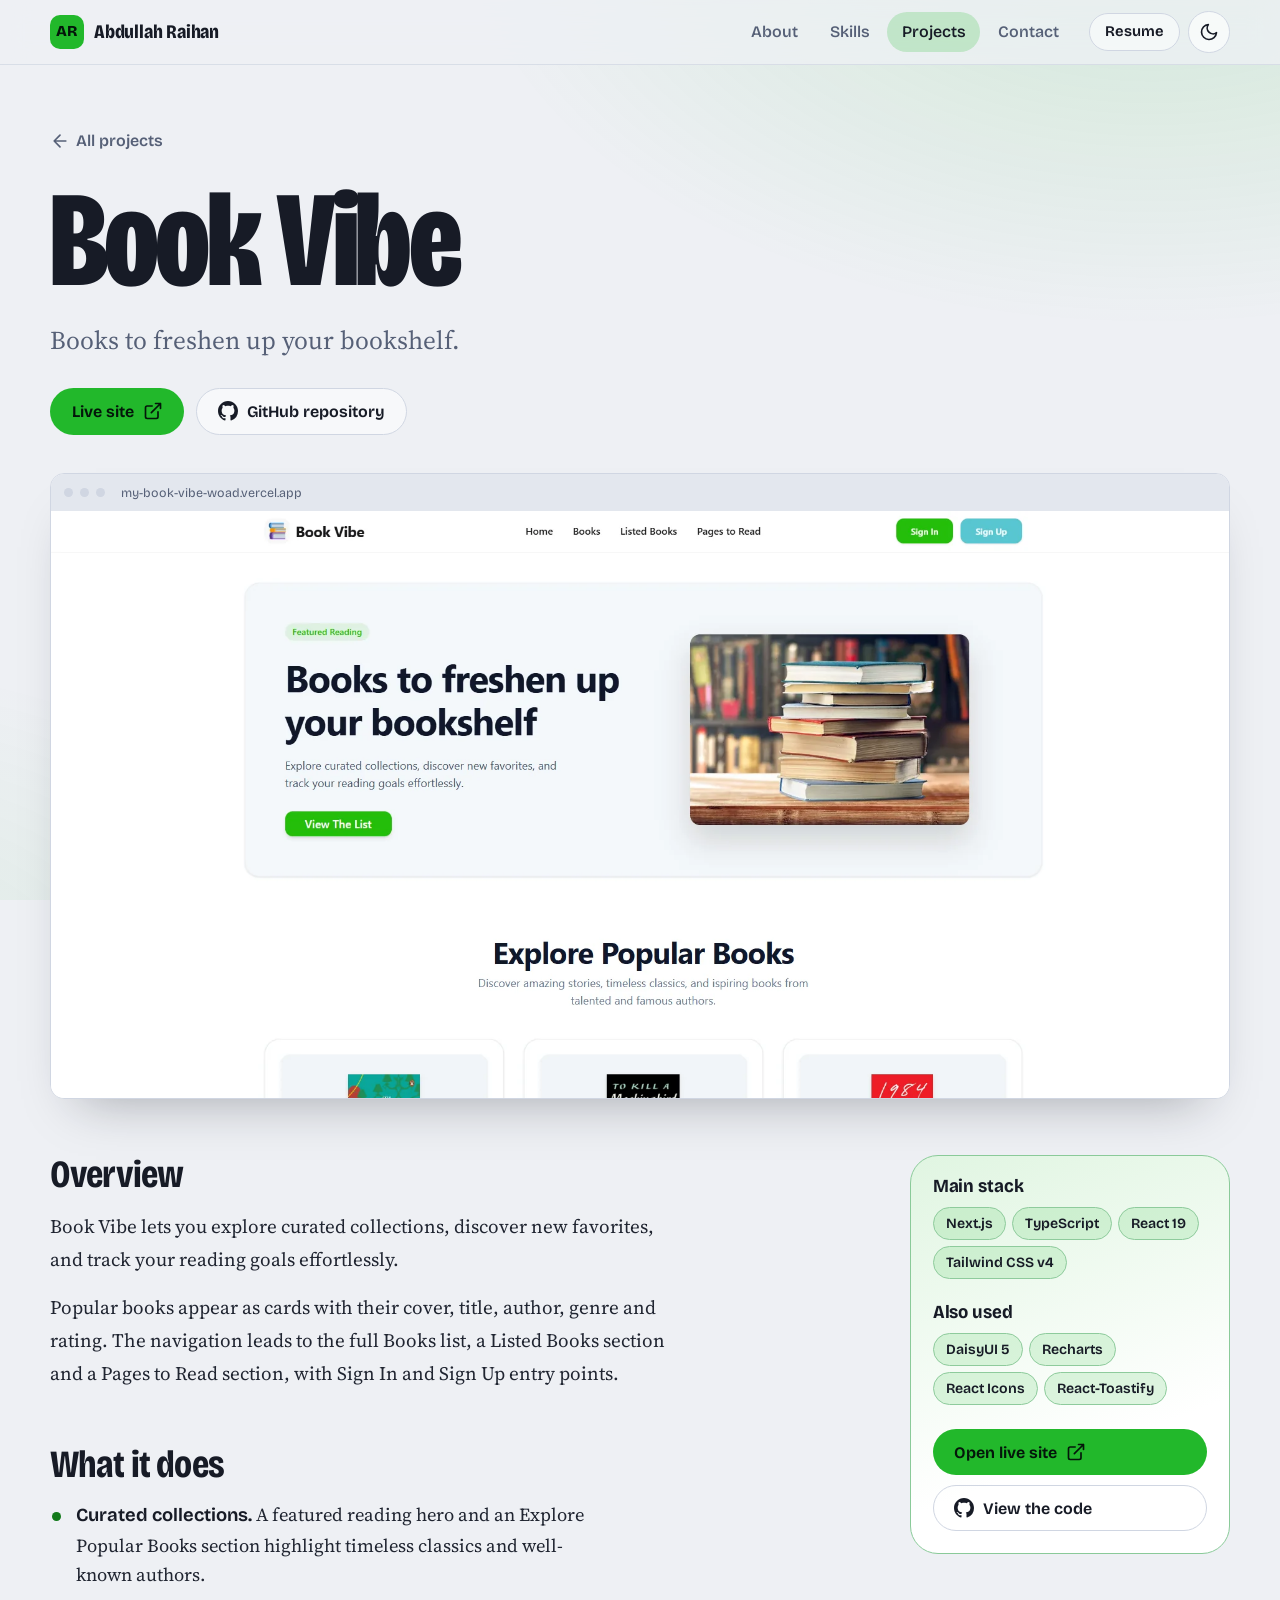
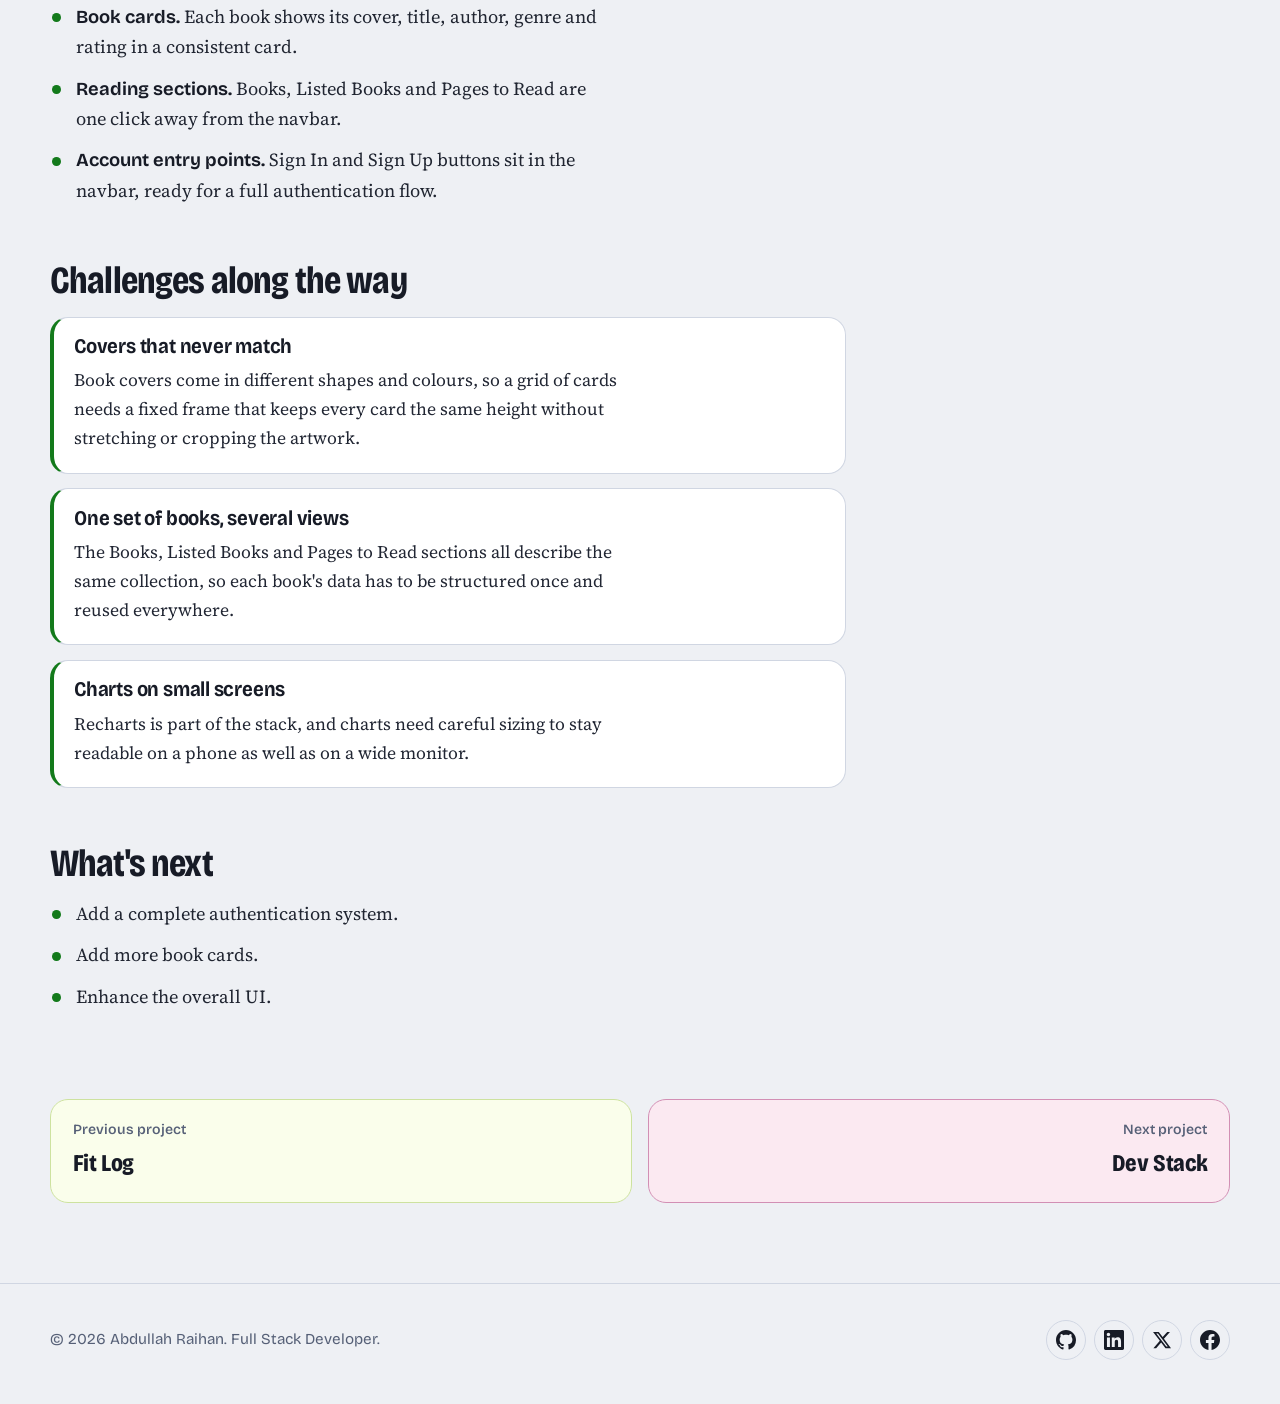
==== public/projects/book-vibe.html @ cc7318bb "Version-1" ====
<!doctype html>
<html lang="en" data-theme="dark" data-accent="bookvibe">
<head>
  <meta charset="utf-8">
  <meta name="viewport" content="width=device-width, initial-scale=1">
  <title>Book Vibe | Abdullah Raihan</title>
  <meta name="description" content="Book Vibe lets you explore curated collections, discover new favorites, and track your reading goals effortlessly. A project by Abdullah Raihan, Full Stack Developer.">
  <meta name="theme-color" content="#12151d">
  <meta property="og:type" content="article">
  <meta property="og:title" content="Book Vibe | Abdullah Raihan">
  <meta property="og:description" content="Book Vibe lets you explore curated collections, discover new favorites, and track your reading goals effortlessly.">
  <link rel="icon" href="data:image/svg+xml,%3Csvg xmlns='http://www.w3.org/2000/svg' viewBox='0 0 64 64'%3E%3Crect width='64' height='64' rx='14' fill='%232d3a58'/%3E%3Ctext x='32' y='43' font-family='Arial,sans-serif' font-size='30' font-weight='700' text-anchor='middle' fill='white'%3EAR%3C/text%3E%3C/svg%3E">
  <script>
    (function () {
      try {
        var t = localStorage.getItem("theme");
        if (!t) t = matchMedia("(prefers-color-scheme: light)").matches ? "light" : "dark";
        document.documentElement.dataset.theme = t;
      } catch (e) {}
    })();
  </script>
  <link rel="preconnect" href="https://fonts.googleapis.com">
  <link rel="preconnect" href="https://fonts.gstatic.com" crossorigin>
  <link href="https://fonts.googleapis.com/css2?family=Bricolage+Grotesque:opsz,wdth,wght@12..96,75..100,200..800&family=Source+Serif+4:opsz,wght@8..60,400..700&display=swap" rel="stylesheet">
  <link rel="stylesheet" href="../assets/styles.css">
</head>
<body>
  <svg id="sprite" xmlns="http://www.w3.org/2000/svg" width="0" height="0" style="position:absolute" aria-hidden="true" focusable="false">
    <symbol id="i-github" viewBox="0 0 16 16"><path d="M8 0C3.58 0 0 3.58 0 8c0 3.54 2.29 6.53 5.47 7.59.4.07.55-.17.55-.38 0-.19-.01-.82-.01-1.49-2.01.37-2.53-.49-2.69-.94-.09-.23-.48-.94-.82-1.13-.28-.15-.68-.52-.01-.53.63-.01 1.08.58 1.23.82.72 1.21 1.87.87 2.33.66.07-.52.28-.87.51-1.07-1.78-.2-3.64-.89-3.64-3.95 0-.87.31-1.59.82-2.15-.08-.2-.36-1.02.08-2.12 0 0 .67-.21 2.2.82.64-.18 1.32-.27 2-.27.68 0 1.36.09 2 .27 1.53-1.04 2.2-.82 2.2-.82.44 1.1.16 1.92.08 2.12.51.56.82 1.27.82 2.15 0 3.07-1.87 3.75-3.65 3.95.29.25.54.73.54 1.48 0 1.07-.01 1.93-.01 2.2 0 .21.15.46.55.38A8.013 8.013 0 0016 8c0-4.42-3.58-8-8-8z"/></symbol>
    <symbol id="i-linkedin" viewBox="0 0 24 24"><path d="M20.447 20.452h-3.554v-5.569c0-1.328-.027-3.037-1.852-3.037-1.853 0-2.136 1.445-2.136 2.939v5.667H9.351V9h3.414v1.561h.046c.477-.9 1.637-1.85 3.37-1.85 3.601 0 4.267 2.37 4.267 5.455v6.286zM5.337 7.433c-1.144 0-2.063-.926-2.063-2.065 0-1.138.92-2.063 2.063-2.063 1.14 0 2.064.925 2.064 2.063 0 1.139-.925 2.065-2.064 2.065zm1.782 13.019H3.555V9h3.564v11.452zM22.225 0H1.771C.792 0 0 .774 0 1.729v20.542C0 23.227.792 24 1.771 24h20.451C23.2 24 24 23.227 24 22.271V1.729C24 .774 23.2 0 22.222 0h.003z"/></symbol>
    <symbol id="i-x" viewBox="0 0 24 24"><path d="M18.244 2.25h3.308l-7.227 8.26 8.502 11.24H16.17l-5.214-6.817L4.99 21.75H1.68l7.73-8.835L1.254 2.25H8.08l4.713 6.231zm-1.161 17.52h1.833L7.084 4.126H5.117z"/></symbol>
    <symbol id="i-facebook" viewBox="0 0 24 24"><path d="M24 12.073c0-6.627-5.373-12-12-12s-12 5.373-12 12c0 5.99 4.388 10.954 10.125 11.854v-8.385H7.078v-3.47h3.047V9.43c0-3.007 1.792-4.669 4.533-4.669 1.312 0 2.686.235 2.686.235v2.953H15.83c-1.491 0-1.956.925-1.956 1.874v2.25h3.328l-.532 3.47h-2.796v8.385C19.612 23.027 24 18.062 24 12.073z"/></symbol>
    <symbol id="i-mail" viewBox="0 0 24 24"><rect x="2" y="4" width="20" height="16" rx="2"/><path d="m22 7-10 6L2 7"/></symbol>
    <symbol id="i-phone" viewBox="0 0 24 24"><path d="M22 16.92v3a2 2 0 0 1-2.18 2 19.79 19.79 0 0 1-8.63-3.07 19.5 19.5 0 0 1-6-6 19.79 19.79 0 0 1-3.07-8.67A2 2 0 0 1 4.11 2h3a2 2 0 0 1 2 1.72 12.84 12.84 0 0 0 .7 2.81 2 2 0 0 1-.45 2.11L8.09 9.91a16 16 0 0 0 6 6l1.27-1.27a2 2 0 0 1 2.11-.45 12.84 12.84 0 0 0 2.81.7A2 2 0 0 1 22 16.92z"/></symbol>
    <symbol id="i-chat" viewBox="0 0 24 24"><path d="M21 11.5a8.38 8.38 0 0 1-.9 3.8 8.5 8.5 0 0 1-7.6 4.7 8.38 8.38 0 0 1-3.8-.9L3 21l1.9-5.7a8.38 8.38 0 0 1-.9-3.8 8.5 8.5 0 0 1 4.7-7.6 8.38 8.38 0 0 1 3.8-.9h.5a8.48 8.48 0 0 1 8 8v.5z"/></symbol>
    <symbol id="i-sun" viewBox="0 0 24 24"><circle cx="12" cy="12" r="4"/><path d="M12 2v2M12 20v2M4.93 4.93l1.41 1.41M17.66 17.66l1.41 1.41M2 12h2M20 12h2M6.34 17.66l-1.41 1.41M19.07 4.93l-1.41 1.41"/></symbol>
    <symbol id="i-moon" viewBox="0 0 24 24"><path d="M21 12.79A9 9 0 1 1 11.21 3 7 7 0 0 0 21 12.79z"/></symbol>
    <symbol id="i-menu" viewBox="0 0 24 24"><path d="M3 6h18M3 12h18M3 18h18"/></symbol>
    <symbol id="i-close" viewBox="0 0 24 24"><path d="M18 6 6 18M6 6l12 12"/></symbol>
    <symbol id="i-external" viewBox="0 0 24 24"><path d="M18 13v6a2 2 0 0 1-2 2H5a2 2 0 0 1-2-2V8a2 2 0 0 1 2-2h6M15 3h6v6M10 14 21 3"/></symbol>
    <symbol id="i-copy" viewBox="0 0 24 24"><rect x="9" y="9" width="13" height="13" rx="2"/><path d="M5 15H4a2 2 0 0 1-2-2V4a2 2 0 0 1 2-2h9a2 2 0 0 1 2 2v1"/></symbol>
    <symbol id="i-check" viewBox="0 0 24 24"><path d="M20 6 9 17l-5-5"/></symbol>
    <symbol id="i-download" viewBox="0 0 24 24"><path d="M21 15v4a2 2 0 0 1-2 2H5a2 2 0 0 1-2-2v-4M7 10l5 5 5-5M12 15V3"/></symbol>
    <symbol id="i-file" viewBox="0 0 24 24"><path d="M14 2H6a2 2 0 0 0-2 2v16a2 2 0 0 0 2 2h12a2 2 0 0 0 2-2V8z"/><path d="M14 2v6h6M16 13H8M16 17H8M10 9H8"/></symbol>
    <symbol id="i-up" viewBox="0 0 24 24"><path d="M12 19V5M5 12l7-7 7 7"/></symbol>
    <symbol id="i-back" viewBox="0 0 24 24"><path d="M19 12H5M12 19l-7-7 7-7"/></symbol>
  </svg>

  <a class="skip" href="#main">Skip to content</a>

  <header class="nav" data-nav>
    <div class="container nav__inner">
      <a class="brand" href="../index.html#home" aria-label="Abdullah Raihan, home">
        <span class="brand__mark" aria-hidden="true">AR</span>
        <span>Abdullah Raihan</span>
      </a>
      <ul class="nav__links" id="site-menu">
        <li><a href="../index.html#about">About</a></li>
        <li><a href="../index.html#skills">Skills</a></li>
        <li><a href="../index.html#projects" aria-current="true">Projects</a></li>
        <li><a href="../index.html#contact">Contact</a></li>
      </ul>
      <div class="nav__actions">
        <a class="btn btn--ghost btn--small nav__resume" href="../Abdullah-Raihan-Resume.pdf" target="_blank" rel="noopener">Resume</a>
        <button class="icon-btn theme-toggle" type="button" data-theme-toggle aria-label="Dark theme" aria-pressed="true">
          <svg class="icon icon--sun" aria-hidden="true"><use href="#i-sun"/></svg>
          <svg class="icon icon--moon" aria-hidden="true"><use href="#i-moon"/></svg>
        </button>
        <button class="icon-btn menu-btn" type="button" data-menu-toggle aria-expanded="false" aria-controls="site-menu" aria-label="Menu">
          <svg class="icon icon--menu" aria-hidden="true"><use href="#i-menu"/></svg>
          <svg class="icon icon--close" aria-hidden="true"><use href="#i-close"/></svg>
        </button>
      </div>
    </div>
  </header>

  <main id="main">
    <section class="phero" data-project="bookvibe">
      <div class="container">
        <a class="back" href="../index.html#projects"><svg class="icon" aria-hidden="true"><use href="#i-back"/></svg>All projects</a>
        <h1 class="display phero__title">Book Vibe</h1>
        <p class="phero__tag">Books to freshen up your bookshelf.</p>
        <div class="phero__actions">
          <a class="btn btn--primary" href="https://my-book-vibe-woad.vercel.app/" target="_blank" rel="noopener">Live site<svg class="icon" aria-hidden="true"><use href="#i-external"/></svg></a>
          <a class="btn btn--ghost" href="https://github.com/abdullahraihan709-maker/Book-Vibe" target="_blank" rel="noopener"><svg class="icon icon--fill" aria-hidden="true"><use href="#i-github"/></svg>GitHub repository</a>
        </div>
      </div>
    </section>

    <div class="container pshot">
      <div class="frame">
        <div class="frame__bar"><i></i><i></i><i></i><span class="frame__url">my-book-vibe-woad.vercel.app</span></div>
        <picture>
          <source srcset="../Project-2-image.webp" type="image/webp">
          <img src="../Project-2-image.png" width="1891" height="942" alt="Screenshot of the Book Vibe home page: a stack of hardcover books beside the headline 'Books to freshen up your bookshelf' and a green View The List button." fetchpriority="high">
        </picture>
      </div>
    </div>

    <div class="container pgrid">
      <article>
        <section class="psection prose">
          <h2>Overview</h2>
          <p>Book Vibe lets you explore curated collections, discover new favorites, and track your reading goals effortlessly.</p>
          <p>Popular books appear as cards with their cover, title, author, genre and rating. The navigation leads to the full Books list, a Listed Books section and a Pages to Read section, with Sign In and Sign Up entry points.</p>
        </section>

        <section class="psection">
          <h2>What it does</h2>
          <ul class="flist">
            <li><strong>Curated collections.</strong> A featured reading hero and an Explore Popular Books section highlight timeless classics and well-known authors.</li>
            <li><strong>Book cards.</strong> Each book shows its cover, title, author, genre and rating in a consistent card.</li>
            <li><strong>Reading sections.</strong> Books, Listed Books and Pages to Read are one click away from the navbar.</li>
            <li><strong>Account entry points.</strong> Sign In and Sign Up buttons sit in the navbar, ready for a full authentication flow.</li>
          </ul>
        </section>

        <section class="psection">
          <h2>Challenges along the way</h2>
          <ul class="challenges">
            <li class="challenge"><h3>Covers that never match</h3><p>Book covers come in different shapes and colours, so a grid of cards needs a fixed frame that keeps every card the same height without stretching or cropping the artwork.</p></li>
            <li class="challenge"><h3>One set of books, several views</h3><p>The Books, Listed Books and Pages to Read sections all describe the same collection, so each book's data has to be structured once and reused everywhere.</p></li>
            <li class="challenge"><h3>Charts on small screens</h3><p>Recharts is part of the stack, and charts need careful sizing to stay readable on a phone as well as on a wide monitor.</p></li>
          </ul>
        </section>

        <section class="psection">
          <h2>What's next</h2>
          <ul class="flist">
            <li>Add a complete authentication system.</li>
            <li>Add more book cards.</li>
            <li>Enhance the overall UI.</li>
          </ul>
        </section>
      </article>

      <aside class="aside" aria-label="Project facts">
        <div>
          <h2>Main stack</h2>
          <ul class="chips"><li>Next.js</li><li>TypeScript</li><li>React 19</li><li>Tailwind CSS v4</li></ul>
        </div>
        <div>
          <h2>Also used</h2>
          <ul class="chips"><li>DaisyUI 5</li><li>Recharts</li><li>React Icons</li><li>React-Toastify</li></ul>
        </div>
        <div class="aside__links">
          <a class="btn btn--primary" href="https://my-book-vibe-woad.vercel.app/" target="_blank" rel="noopener">Open live site<svg class="icon" aria-hidden="true"><use href="#i-external"/></svg></a>
          <a class="btn btn--ghost" href="https://github.com/abdullahraihan709-maker/Book-Vibe" target="_blank" rel="noopener"><svg class="icon icon--fill" aria-hidden="true"><use href="#i-github"/></svg>View the code</a>
        </div>
      </aside>
    </div>

    <nav class="container pnav" aria-label="Other projects">
      <a href="fitlog.html" data-project="fitlog"><small>Previous project</small><strong>Fit Log</strong></a>
      <a href="dev-stack.html" data-project="devstack"><small>Next project</small><strong>Dev Stack</strong></a>
    </nav>
  </main>

  <footer class="footer">
    <div class="container footer__inner">
      <p>&copy; <span data-year>2026</span> Abdullah Raihan. Full Stack Developer.</p>
      <ul class="footer__links" aria-label="Social links">
        <li><a href="https://github.com/abdullahraihan709-maker" target="_blank" rel="noopener" aria-label="GitHub"><svg class="icon icon--fill" aria-hidden="true"><use href="#i-github"/></svg></a></li>
        <li><a href="https://www.linkedin.com/in/abdullah-raihan-bd" target="_blank" rel="noopener" aria-label="LinkedIn"><svg class="icon icon--fill" aria-hidden="true"><use href="#i-linkedin"/></svg></a></li>
        <li><a href="https://x.com/AbDuLlAhRM07" target="_blank" rel="noopener" aria-label="X (Twitter)"><svg class="icon icon--fill" aria-hidden="true"><use href="#i-x"/></svg></a></li>
        <li><a href="https://www.facebook.com/abdullah.raihan.5055" target="_blank" rel="noopener" aria-label="Facebook"><svg class="icon icon--fill" aria-hidden="true"><use href="#i-facebook"/></svg></a></li>
      </ul>
    </div>
  </footer>

  <script src="../assets/main.js" defer></script>
</body>
</html>
---- public/assets/styles.css ----
/* ==========================================================================
   Abdullah Raihan — portfolio
   Idea: the page is quiet and neutral until a project appears; then the
   accent colour (and the glow behind everything) takes on that project's colour.
   ========================================================================== */

@property --accent      { syntax: "<color>"; inherits: true; initial-value: #c9d3ec; }
@property --on-accent   { syntax: "<color>"; inherits: true; initial-value: #141a26; }
@property --accent-ink  { syntax: "<color>"; inherits: true; initial-value: #c9d3ec; }

/* ---------- Tokens ---------- */
:root {
  color-scheme: dark light;
  --font-display: "Bricolage Grotesque", ui-sans-serif, system-ui, "Segoe UI", Roboto, "Helvetica Neue", Arial, sans-serif;
  --font-text: "Source Serif 4", "Iowan Old Style", "Palatino Linotype", Georgia, serif;

  --radius-s: 10px;
  --radius-m: 18px;
  --radius-l: 28px;
  --gutter: clamp(1rem, 4vw, 2rem);
  --maxw: 1180px;
  --nav-h: 4rem;
}

:root[data-theme="dark"] {
  --bg: #12151d;
  --surface: #1a1f2b;
  --surface-2: #232a39;
  --text: #eceff6;
  --muted: #a2abc0;
  --line: #2d3547;
  --shadow: 0 30px 60px -28px rgb(0 0 0 / 0.65);
  --glow-1: 20%;
  --glow-2: 11%;

  --c-neutral: #c9d3ec;  --c-neutral-on: #141a26;  --c-neutral-ink: #c9d3ec;
  --c-fitlog: #c8f53b;   --c-fitlog-on: #0f1306;   --c-fitlog-ink: #c8f53b;
  --c-bookvibe: #2fd23a; --c-bookvibe-on: #04160a; --c-bookvibe-ink: #58e464;
  --c-devstack: #ff5c93; --c-devstack-on: #1c0610; --c-devstack-ink: #ff7aa6;
}

:root[data-theme="light"] {
  --bg: #eef0f4;
  --surface: #ffffff;
  --surface-2: #e3e7ee;
  --text: #171b26;
  --muted: #566077;
  --line: #d0d6e2;
  --shadow: 0 28px 50px -28px rgb(23 27 38 / 0.35);
  --glow-1: 15%;
  --glow-2: 8%;

  --c-neutral: #2d3a58;  --c-neutral-on: #ffffff;  --c-neutral-ink: #2d3a58;
  --c-fitlog: #c8f53b;   --c-fitlog-on: #0f1306;   --c-fitlog-ink: #4f6b00;
  --c-bookvibe: #22b82b; --c-bookvibe-on: #04160a; --c-bookvibe-ink: #137a1b;
  --c-devstack: #d6246e; --c-devstack-on: #ffffff; --c-devstack-ink: #c01a5f;
}

/* The live accent. JS changes data-accent on <html> as sections scroll into view. */
:root {
  --accent: var(--c-neutral);
  --on-accent: var(--c-neutral-on);
  --accent-ink: var(--c-neutral-ink);
  transition: --accent 0.7s ease, --on-accent 0.7s ease, --accent-ink 0.7s ease;
}
:root[data-accent="fitlog"]   { --accent: var(--c-fitlog);   --on-accent: var(--c-fitlog-on);   --accent-ink: var(--c-fitlog-ink); }
:root[data-accent="bookvibe"] { --accent: var(--c-bookvibe); --on-accent: var(--c-bookvibe-on); --accent-ink: var(--c-bookvibe-ink); }
:root[data-accent="devstack"] { --accent: var(--c-devstack); --on-accent: var(--c-devstack-on); --accent-ink: var(--c-devstack-ink); }

/* Anything tagged with a project keeps that project's colours locally. */
[data-project="fitlog"]   { --accent: var(--c-fitlog);   --on-accent: var(--c-fitlog-on);   --accent-ink: var(--c-fitlog-ink); }
[data-project="bookvibe"] { --accent: var(--c-bookvibe); --on-accent: var(--c-bookvibe-on); --accent-ink: var(--c-bookvibe-ink); }
[data-project="devstack"] { --accent: var(--c-devstack); --on-accent: var(--c-devstack-on); --accent-ink: var(--c-devstack-ink); }

/* ---------- Base ---------- */
*, *::before, *::after { box-sizing: border-box; }

html {
  background: var(--bg);
  scroll-behavior: smooth;
  scroll-padding-top: calc(var(--nav-h) + 1rem);
  -webkit-text-size-adjust: 100%;
}

body {
  margin: 0;
  min-height: 100vh;
  color: var(--text);
  font-family: var(--font-display);
  font-size: 1rem;
  line-height: 1.55;
  -webkit-font-smoothing: antialiased;
  text-rendering: optimizeLegibility;
  overflow-x: clip;
}

/* The page glow: it follows the accent. */
body::before {
  content: "";
  position: fixed;
  inset: 0;
  z-index: -1;
  pointer-events: none;
  background:
    radial-gradient(70rem 42rem at 90% -10%, color-mix(in srgb, var(--accent) var(--glow-1), transparent), transparent 62%),
    radial-gradient(52rem 36rem at -12% 112%, color-mix(in srgb, var(--accent) var(--glow-2), transparent), transparent 60%);
}

img, svg { max-width: 100%; }
img { display: block; height: auto; }
a { color: inherit; }
ul, ol { margin: 0; }
p { margin: 0; }
::selection { background: var(--accent); color: var(--on-accent); }

:focus-visible {
  outline: 3px solid var(--accent-ink);
  outline-offset: 3px;
  border-radius: 6px;
}

.sr {
  position: absolute !important;
  width: 1px; height: 1px;
  margin: -1px; padding: 0;
  overflow: hidden;
  clip: rect(0 0 0 0);
  white-space: nowrap;
  border: 0;
}

.skip {
  position: fixed;
  left: 1rem; top: -4rem;
  z-index: 100;
  padding: 0.7rem 1rem;
  border-radius: 999px;
  background: var(--accent);
  color: var(--on-accent);
  font-weight: 700;
  text-decoration: none;
  transition: top 0.2s;
}
.skip:focus { top: 0.75rem; }

.container {
  width: min(100% - var(--gutter) * 2, var(--maxw));
  margin-inline: auto;
}

/* ---------- Type ---------- */
h1, h2, h3 { margin: 0; font-optical-sizing: auto; text-wrap: balance; }

.display {
  font-weight: 800;
  font-stretch: 75%;
  letter-spacing: -0.028em;
  line-height: 0.92;
}

h2 {
  font-size: clamp(2.1rem, 1.2rem + 3.5vw, 3.7rem);
  font-weight: 700;
  font-stretch: 80%;
  letter-spacing: -0.022em;
  line-height: 1.02;
}

h3 {
  font-size: 1.3rem;
  font-weight: 650;
  font-stretch: 90%;
  letter-spacing: -0.01em;
  line-height: 1.2;
}

.prose p {
  font-family: var(--font-text);
  font-size: 1.1875rem;
  line-height: 1.72;
  max-width: 62ch;
  color: color-mix(in srgb, var(--text) 86%, var(--muted));
}
.prose p + p { margin-top: 1rem; }

.lede {
  font-family: var(--font-text);
  font-size: clamp(1.15rem, 1.05rem + 0.5vw, 1.35rem);
  line-height: 1.6;
  max-width: 46ch;
  color: color-mix(in srgb, var(--text) 84%, var(--muted));
}

/* ---------- Icons ---------- */
.icon {
  width: 1.25rem; height: 1.25rem;
  flex: none;
  fill: none;
  stroke: currentColor;
  stroke-width: 2;
  stroke-linecap: round;
  stroke-linejoin: round;
}
.icon--fill { fill: currentColor; stroke: none; }

/* ---------- Buttons ---------- */
.btn {
  display: inline-flex;
  align-items: center;
  justify-content: center;
  gap: 0.55rem;
  min-height: 2.9rem;
  padding: 0.65rem 1.3rem;
  border: 1.5px solid transparent;
  border-radius: 999px;
  font: inherit;
  font-weight: 650;
  line-height: 1.2;
  text-decoration: none;
  cursor: pointer;
  transition: transform 0.2s, background-color 0.2s, border-color 0.2s, color 0.2s, filter 0.2s;
}
.btn:hover { transform: translateY(-1px); }
.btn:active { transform: translateY(0); }

.btn--primary { background: var(--accent); color: var(--on-accent); }
.btn--primary:hover { filter: brightness(1.07); }

.btn--ghost {
  border-color: var(--line);
  background: color-mix(in srgb, var(--surface) 55%, transparent);
  color: var(--text);
}
.btn--ghost:hover { border-color: var(--accent-ink); }

.btn--small { min-height: 2.4rem; padding: 0.4rem 0.95rem; font-size: 0.92rem; }

/* ---------- Navbar ---------- */
.nav {
  position: sticky;
  top: 0;
  z-index: 50;
  background: color-mix(in srgb, var(--bg) 80%, transparent);
  -webkit-backdrop-filter: blur(14px) saturate(1.4);
  backdrop-filter: blur(14px) saturate(1.4);
  border-bottom: 1px solid color-mix(in srgb, var(--line) 70%, transparent);
}
.nav__inner {
  display: flex;
  align-items: center;
  gap: 1rem;
  height: var(--nav-h);
}
.brand {
  display: inline-flex;
  align-items: center;
  gap: 0.65rem;
  font-size: 1.2rem;
  font-weight: 750;
  font-stretch: 82%;
  letter-spacing: -0.01em;
  text-decoration: none;
}
.brand__mark {
  display: grid;
  place-items: center;
  width: 2.1rem; height: 2.1rem;
  border-radius: 10px;
  background: var(--accent);
  color: var(--on-accent);
  font-size: 0.95rem;
  font-weight: 800;
  font-stretch: 100%;
  letter-spacing: 0;
}
.nav__links {
  display: flex;
  gap: 0.2rem;
  margin: 0 0 0 auto;
  padding: 0;
  list-style: none;
}
.nav__links a {
  display: block;
  padding: 0.5rem 0.9rem;
  border-radius: 999px;
  color: var(--muted);
  font-weight: 560;
  text-decoration: none;
  transition: color 0.2s, background-color 0.2s;
}
.nav__links a:hover { color: var(--text); }
.nav__links a[aria-current="true"] {
  color: var(--text);
  background: color-mix(in srgb, var(--accent) 20%, transparent);
}
.nav__actions { display: flex; align-items: center; gap: 0.5rem; }

.icon-btn {
  display: grid;
  place-items: center;
  width: 2.6rem; height: 2.6rem;
  border: 1px solid var(--line);
  border-radius: 50%;
  background: color-mix(in srgb, var(--surface) 60%, transparent);
  color: var(--text);
  cursor: pointer;
  transition: border-color 0.2s, transform 0.2s;
}
.icon-btn:hover { border-color: var(--accent-ink); }

.theme-toggle .icon--sun { display: none; }
:root[data-theme="dark"] .theme-toggle .icon--sun { display: block; }
:root[data-theme="dark"] .theme-toggle .icon--moon { display: none; }

.menu-btn { display: none; }
.menu-btn .icon--close { display: none; }
.nav[data-open] .menu-btn .icon--menu { display: none; }
.nav[data-open] .menu-btn .icon--close { display: block; }

@media (max-width: 820px) {
  .menu-btn { display: grid; }
  .nav__actions { margin-left: auto; }
  .nav__resume { display: none; }
  .nav__links {
    display: none;
    position: absolute;
    inset: 100% 0 auto 0;
    flex-direction: column;
    gap: 0.15rem;
    margin: 0;
    padding: 0.75rem var(--gutter) 1.1rem;
    background: var(--bg);
    border-bottom: 1px solid var(--line);
  }
  .nav[data-open] .nav__links { display: flex; }
  .nav__links a { padding: 0.8rem 0.9rem; font-size: 1.1rem; }
}

/* ---------- Hero ---------- */
.hero { padding-block: clamp(2.5rem, 6vw, 5.5rem) clamp(3.5rem, 8vw, 6.5rem); }

.hero__grid {
  display: grid;
  grid-template-columns: minmax(0, 1.12fr) minmax(0, 0.88fr);
  gap: clamp(2rem, 5vw, 4.5rem);
  align-items: center;
}

.hero__name {
  font-size: clamp(3.5rem, 1rem + 9vw, 8.25rem);
}
.hero__name span { display: block; }

.hero__role {
  margin-top: clamp(1rem, 2vw, 1.5rem);
  font-size: clamp(1.5rem, 1rem + 1.8vw, 2.3rem);
  font-weight: 560;
  font-stretch: 92%;
  letter-spacing: -0.015em;
  line-height: 1.1;
}
.hero .lede { margin-top: 1.25rem; }

.hero__actions { display: flex; flex-wrap: wrap; gap: 0.75rem; margin-top: 2rem; }

.social {
  display: flex;
  flex-wrap: wrap;
  gap: 0.6rem;
  margin: 1.75rem 0 0;
  padding: 0;
  list-style: none;
}
.social a {
  display: inline-flex;
  align-items: center;
  gap: 0.5rem;
  padding: 0.5rem 0.95rem 0.5rem 0.75rem;
  border: 1px solid var(--line);
  border-radius: 999px;
  background: color-mix(in srgb, var(--surface) 65%, transparent);
  font-size: 0.95rem;
  font-weight: 600;
  text-decoration: none;
  transition: border-color 0.2s, transform 0.2s;
}
.social a:hover { border-color: var(--accent-ink); transform: translateY(-1px); }
.social .icon { width: 1.1rem; height: 1.1rem; }

/* Portrait with the three projects tucked behind it */
.hero__visual {
  container-type: inline-size;
  position: relative;
  width: min(100%, 27rem);
  aspect-ratio: 4 / 5;
  margin-inline: auto;
}
.portrait {
  position: absolute;
  left: 0; bottom: 0;
  z-index: 3;
  width: 72cqw; height: 92cqw;
  margin: 0;
  overflow: hidden;
  border-radius: 36cqw 36cqw 5cqw 5cqw;
  background: var(--surface-2);
  box-shadow: var(--shadow);
}
.portrait img { width: 100%; height: 100%; object-fit: cover; object-position: 50% 18%; }

.peek {
  position: absolute;
  right: 0;
  z-index: 2;
  width: 58cqw;
  aspect-ratio: 16 / 10;
  overflow: hidden;
  border: 0.7cqw solid var(--accent);
  border-radius: 2.6cqw;
  background: var(--surface);
  box-shadow: var(--shadow);
  rotate: var(--tilt);
  translate: 0 0;
  transition: translate 0.4s cubic-bezier(0.2, 0.8, 0.2, 1), scale 0.4s cubic-bezier(0.2, 0.8, 0.2, 1);
  animation: peek-out 0.9s cubic-bezier(0.2, 0.8, 0.2, 1) backwards;
}
.peek img { width: 100%; height: 100%; object-fit: cover; object-position: 0 0; }
.peek--1 { top: 1cqw;  --tilt: 6deg;  animation-delay: 0.25s; }
.peek--2 { top: 29cqw; --tilt: -3deg; animation-delay: 0.4s; }
.peek--3 { top: 57cqw; --tilt: 5deg;  animation-delay: 0.55s; }
.peek:hover, .peek:focus-visible { translate: 2.5cqw -1cqw; scale: 1.04; z-index: 4; }

@keyframes peek-out {
  from { translate: -34cqw 0; opacity: 0; }
  to   { translate: 0 0; opacity: 1; }
}

@media (max-width: 860px) {
  .hero__grid { grid-template-columns: 1fr; }
  .hero__visual { width: min(100%, 24rem); }
}

/* ---------- Sections ---------- */
.section { padding-block: clamp(3.5rem, 8vw, 7rem); }
.section__head { max-width: 40rem; }
.section__intro { margin-top: 1rem; color: var(--muted); font-size: 1.05rem; max-width: 50ch; }

/* ---------- About ---------- */
.about__grid {
  display: grid;
  grid-template-columns: minmax(0, 0.85fr) minmax(0, 1.15fr);
  gap: clamp(2rem, 6vw, 5.5rem);
}
.about__head { position: sticky; top: calc(var(--nav-h) + 2rem); align-self: start; }
.about__block + .about__block { margin-top: 2.5rem; }
.about__block h3 { margin-bottom: 0.7rem; }

.hobbies {
  display: grid;
  gap: 0.75rem;
  margin: 1.2rem 0 0;
  padding: 0;
  list-style: none;
}
.hobbies li {
  display: grid;
  grid-template-columns: auto 1fr;
  gap: 1rem;
  align-items: start;
  padding: 1rem 1.15rem;
  border: 1px solid var(--line);
  border-radius: var(--radius-m);
  background: var(--surface);
}
.hobbies .emoji { font-size: 1.7rem; line-height: 1.1; }
.hobbies strong { display: block; font-weight: 650; }
.hobbies span { font-family: var(--font-text); color: var(--muted); font-size: 1.05rem; line-height: 1.55; }

@media (max-width: 860px) {
  .about__grid { grid-template-columns: 1fr; }
  .about__head { position: static; }
}

/* ---------- Skills ---------- */
.legend { display: flex; flex-wrap: wrap; align-items: center; gap: 0.6rem; margin-top: 1.75rem; }
.legend__label { color: var(--muted); font-weight: 560; margin-right: 0.25rem; }

.pick {
  display: inline-flex;
  align-items: center;
  gap: 0.55rem;
  min-height: 2.5rem;
  padding: 0.4rem 1rem 0.4rem 0.8rem;
  border: 1.5px solid var(--line);
  border-radius: 999px;
  background: var(--surface);
  color: var(--text);
  font: inherit;
  font-weight: 620;
  cursor: pointer;
  transition: background-color 0.2s, color 0.2s, border-color 0.2s;
}
.pick::before {
  content: "";
  width: 0.7rem; height: 0.7rem;
  border-radius: 50%;
  background: var(--accent-ink);
}
.pick:hover { border-color: var(--accent-ink); }
.pick[aria-pressed="true"] { background: var(--accent); border-color: transparent; color: var(--on-accent); }
.pick[aria-pressed="true"]::before { background: var(--on-accent); }

.skills__status { min-height: 1.6em; margin-top: 0.9rem; color: var(--muted); font-size: 0.98rem; }

.stack {
  display: grid;
  margin: 1.5rem 0 0;
  padding: 0;
  list-style: none;
  border-top: 1px solid var(--line);
}
.stack__row {
  display: grid;
  grid-template-columns: 11rem minmax(0, 1fr);
  gap: 1.5rem;
  align-items: start;
  padding-block: 1.5rem;
  border-bottom: 1px solid var(--line);
}
.stack__label { padding-top: 0.55rem; color: var(--muted); font-weight: 620; }
.tiles { display: flex; flex-wrap: wrap; gap: 0.7rem; margin: 0; padding: 0; list-style: none; }

.tile {
  display: grid;
  gap: 0.55rem;
  min-width: 8.75rem;
  padding: 0.85rem 1.05rem 0.8rem;
  border: 1px solid var(--line);
  border-radius: var(--radius-m);
  background: var(--surface);
  transition: opacity 0.3s, background-color 0.3s, border-color 0.3s, transform 0.3s;
}
.tile:hover { transform: translateY(-2px); }
.tile__name { font-size: 1.08rem; font-weight: 650; font-stretch: 92%; line-height: 1.2; }
.tile__dots { display: flex; gap: 0.35rem; min-height: 0.7rem; }

.dot {
  width: 0.7rem; height: 0.7rem;
  border: 1.5px solid var(--line);
  border-radius: 50%;
}
.dot[data-on] { background: var(--accent-ink); border-color: var(--accent-ink); }

.tile[data-active] {
  border-color: var(--accent-ink);
  background: color-mix(in srgb, var(--accent) 16%, var(--surface));
}
.tile[data-dim] { opacity: 0.3; }

@media (max-width: 760px) {
  .stack__row { grid-template-columns: 1fr; gap: 0.75rem; padding-block: 1.25rem; }
  .stack__label { padding-top: 0; }
  .tile { min-width: 7.5rem; }
}

/* ---------- Projects ---------- */
.projects { display: grid; gap: clamp(1.75rem, 4vw, 3rem); margin-top: clamp(2rem, 5vw, 3.5rem); }

.project {
  display: grid;
  grid-template-columns: minmax(0, 1.3fr) minmax(0, 0.7fr);
  gap: clamp(1.5rem, 4vw, 3.25rem);
  align-items: center;
  padding: clamp(1rem, 3vw, 2.25rem);
  border: 1px solid color-mix(in srgb, var(--accent) 40%, var(--line));
  border-radius: var(--radius-l);
  background: linear-gradient(135deg, color-mix(in srgb, var(--accent) 17%, var(--surface)), var(--surface) 64%);
}
.project:nth-child(even) { grid-template-columns: minmax(0, 0.7fr) minmax(0, 1.3fr); }
.project:nth-child(even) .project__shot { order: 2; }

.project__shot { display: block; text-decoration: none; perspective: 1200px; }

.frame {
  overflow: hidden;
  border: 1px solid var(--line);
  border-radius: 14px;
  background: var(--surface);
  box-shadow: var(--shadow);
  transform: rotateX(var(--rx, 0deg)) rotateY(var(--ry, 0deg));
  transition: transform 0.25s ease-out;
}
.frame__bar {
  display: flex;
  align-items: center;
  gap: 0.4rem;
  padding: 0.55rem 0.8rem;
  background: var(--surface-2);
  color: var(--muted);
  font-size: 0.78rem;
}
.frame__bar i { width: 0.6rem; height: 0.6rem; border-radius: 50%; background: var(--line); }
.frame__url { flex: 1; min-width: 0; margin-left: 0.6rem; overflow: hidden; text-overflow: ellipsis; white-space: nowrap; }
.frame img { width: 100%; }

.project__title {
  font-size: clamp(2.2rem, 1.2rem + 3vw, 3.4rem);
  font-weight: 800;
  font-stretch: 78%;
  letter-spacing: -0.025em;
  line-height: 0.98;
}
.project__text {
  margin-top: 1rem;
  font-family: var(--font-text);
  font-size: 1.15rem;
  line-height: 1.65;
  color: color-mix(in srgb, var(--text) 86%, var(--muted));
}

.chips { display: flex; flex-wrap: wrap; gap: 0.4rem; margin: 1.1rem 0 0; padding: 0; list-style: none; }
.chips li {
  padding: 0.28rem 0.75rem;
  border: 1px solid color-mix(in srgb, var(--accent) 38%, var(--line));
  border-radius: 999px;
  background: color-mix(in srgb, var(--accent) 14%, transparent);
  font-size: 0.88rem;
  font-weight: 620;
}
.project__actions { display: flex; flex-wrap: wrap; gap: 0.7rem; margin-top: 1.6rem; }

@media (max-width: 900px) {
  .project, .project:nth-child(even) { grid-template-columns: 1fr; }
  .project:nth-child(even) .project__shot { order: 0; }
}

/* ---------- Contact ---------- */
.contact__grid {
  display: grid;
  grid-template-columns: minmax(0, 1fr) minmax(0, 1fr);
  gap: clamp(2rem, 5vw, 4.5rem);
  align-items: start;
}
.reach { display: grid; gap: 0.75rem; margin: 2rem 0 0; padding: 0; list-style: none; }
.reach li {
  display: flex;
  align-items: center;
  gap: 1rem;
  padding: 0.9rem 1rem;
  border: 1px solid var(--line);
  border-radius: var(--radius-m);
  background: var(--surface);
}
.reach__icon {
  display: grid;
  place-items: center;
  flex: none;
  width: 2.7rem; height: 2.7rem;
  border-radius: 12px;
  background: color-mix(in srgb, var(--accent) 20%, transparent);
  color: var(--accent-ink);
}
.reach__text { flex: 1; min-width: 0; }
.reach__label { display: block; color: var(--muted); font-size: 0.85rem; }
.reach__value { font-weight: 650; overflow-wrap: anywhere; text-decoration: none; }
.reach__value:hover { text-decoration: underline; text-underline-offset: 3px; }

.copy {
  display: inline-flex;
  align-items: center;
  gap: 0.4rem;
  min-height: 2.3rem;
  padding: 0.3rem 0.8rem;
  border: 1px solid var(--line);
  border-radius: 999px;
  background: transparent;
  color: var(--text);
  font: inherit;
  font-size: 0.88rem;
  font-weight: 600;
  cursor: pointer;
  transition: border-color 0.2s;
}
.copy:hover { border-color: var(--accent-ink); }
.copy .icon { width: 1rem; height: 1rem; }
.copy .icon--check { display: none; }
.copy[data-done] .icon--check { display: block; }
.copy[data-done] .icon--copy { display: none; }

.form {
  display: grid;
  gap: 1rem;
  padding: clamp(1.1rem, 3vw, 1.75rem);
  border: 1px solid var(--line);
  border-radius: var(--radius-l);
  background: var(--surface);
  box-shadow: var(--shadow);
}
.form h3 { font-size: 1.5rem; }
.field { display: grid; gap: 0.4rem; }
.field label { font-weight: 620; font-size: 0.95rem; }
.field input, .field textarea {
  width: 100%;
  padding: 0.8rem 1rem;
  border: 1.5px solid var(--line);
  border-radius: 12px;
  background: var(--bg);
  color: var(--text);
  font: inherit;
  transition: border-color 0.2s;
}
.field textarea { min-height: 9rem; resize: vertical; }
.field input:hover, .field textarea:hover { border-color: color-mix(in srgb, var(--accent-ink) 55%, var(--line)); }
.field input:focus-visible, .field textarea:focus-visible { border-color: var(--accent-ink); outline-offset: 2px; }
.form__note { color: var(--muted); font-size: 0.9rem; }
.form__status { min-height: 1.4em; font-weight: 600; font-size: 0.95rem; }

@media (max-width: 860px) {
  .contact__grid { grid-template-columns: 1fr; }
}

/* ---------- Footer ---------- */
.footer { padding-block: 2.25rem 2.75rem; border-top: 1px solid var(--line); }
.footer__inner { display: flex; flex-wrap: wrap; align-items: center; justify-content: space-between; gap: 1rem 2rem; }
.footer p { color: var(--muted); font-size: 0.95rem; }
.footer__links { display: flex; flex-wrap: wrap; gap: 0.5rem; margin: 0; padding: 0; list-style: none; }
.footer__links a {
  display: grid;
  place-items: center;
  width: 2.5rem; height: 2.5rem;
  border: 1px solid var(--line);
  border-radius: 50%;
  transition: border-color 0.2s, transform 0.2s;
}
.footer__links a:hover { border-color: var(--accent-ink); transform: translateY(-1px); }

.totop {
  position: fixed;
  right: max(1rem, env(safe-area-inset-right));
  bottom: max(1rem, env(safe-area-inset-bottom));
  z-index: 40;
  box-shadow: var(--shadow);
  background: var(--surface);
}
.totop[hidden] { display: none; }

/* ---------- Project detail pages ---------- */
.phero { padding-block: clamp(2rem, 5vw, 4rem) clamp(1.5rem, 3vw, 2.5rem); }
.back {
  display: inline-flex;
  align-items: center;
  gap: 0.4rem;
  margin-bottom: 1.5rem;
  color: var(--muted);
  font-weight: 600;
  text-decoration: none;
}
.back:hover { color: var(--text); }
.phero__title { font-size: clamp(3.4rem, 1rem + 10vw, 8.5rem); }
.phero__tag { margin-top: 1.1rem; font-family: var(--font-text); font-size: clamp(1.2rem, 1rem + 0.8vw, 1.6rem); color: var(--muted); max-width: 40ch; }
.phero__actions { display: flex; flex-wrap: wrap; gap: 0.75rem; margin-top: 1.75rem; }

.pshot { padding-bottom: clamp(2rem, 5vw, 3.5rem); }
.pshot .frame { transform: none; }

.pgrid {
  display: grid;
  grid-template-columns: minmax(0, 1fr) 20rem;
  gap: clamp(2rem, 5vw, 4.5rem);
  align-items: start;
  padding-bottom: clamp(3rem, 7vw, 5.5rem);
}
.psection + .psection { margin-top: clamp(2.25rem, 5vw, 3.5rem); }
.psection h2 { font-size: clamp(1.7rem, 1.2rem + 1.6vw, 2.4rem); margin-bottom: 1rem; }

.flist { display: grid; gap: 0.75rem; margin: 0; padding: 0; list-style: none; }
.flist li {
  position: relative;
  padding-left: 1.6rem;
  font-family: var(--font-text);
  font-size: 1.15rem;
  line-height: 1.6;
  max-width: 62ch;
  color: color-mix(in srgb, var(--text) 86%, var(--muted));
}
.flist li::before {
  content: "";
  position: absolute;
  left: 0.15rem; top: 0.62em;
  width: 0.55rem; height: 0.55rem;
  border-radius: 50%;
  background: var(--accent-ink);
}
.flist strong { font-family: var(--font-display); font-weight: 650; color: var(--text); }

.challenges { display: grid; gap: 0.9rem; margin: 0; padding: 0; list-style: none; }
.challenge {
  padding: 1.1rem 1.25rem 1.2rem;
  border: 1px solid var(--line);
  border-left: 4px solid var(--accent-ink);
  border-radius: var(--radius-m);
  background: var(--surface);
}
.challenge h3 { margin-bottom: 0.4rem; }
.challenge p { font-family: var(--font-text); font-size: 1.1rem; line-height: 1.65; color: color-mix(in srgb, var(--text) 84%, var(--muted)); max-width: 62ch; }

.aside {
  position: sticky;
  top: calc(var(--nav-h) + 1.5rem);
  display: grid;
  gap: 1.5rem;
  padding: 1.35rem;
  border: 1px solid color-mix(in srgb, var(--accent) 40%, var(--line));
  border-radius: var(--radius-l);
  background: linear-gradient(160deg, color-mix(in srgb, var(--accent) 14%, var(--surface)), var(--surface) 70%);
}
.aside h2 { font-size: 1.15rem; font-stretch: 92%; letter-spacing: -0.005em; margin-bottom: 0.7rem; }
.aside .chips { margin-top: 0; }
.aside__links { display: grid; gap: 0.6rem; }
.aside__links .btn { justify-content: flex-start; }

.pnav { display: grid; grid-template-columns: 1fr 1fr; gap: 1rem; padding-bottom: clamp(3rem, 7vw, 5rem); }
.pnav a {
  display: grid;
  gap: 0.25rem;
  padding: 1.2rem 1.35rem;
  border: 1px solid color-mix(in srgb, var(--accent) 40%, var(--line));
  border-radius: var(--radius-m);
  background: color-mix(in srgb, var(--accent) 10%, var(--surface));
  text-decoration: none;
  transition: transform 0.2s, border-color 0.2s;
}
.pnav a:hover { transform: translateY(-2px); border-color: var(--accent-ink); }
.pnav small { color: var(--muted); font-size: 0.88rem; font-weight: 560; }
.pnav strong { font-size: 1.5rem; font-weight: 760; font-stretch: 82%; letter-spacing: -0.015em; }
.pnav a:last-child { text-align: right; }

@media (max-width: 960px) {
  .pgrid { grid-template-columns: 1fr; }
  .aside { position: static; order: -1; }
}
@media (max-width: 560px) {
  .pnav { grid-template-columns: 1fr; }
  .pnav a:last-child { text-align: left; }
}

/* ---------- 404 ---------- */
.lost { min-height: 70vh; display: grid; align-content: center; gap: 1.25rem; }

/* ---------- Motion preferences ---------- */
@media (prefers-reduced-motion: reduce) {
  html { scroll-behavior: auto; }
  *, *::before, *::after { animation: none !important; transition: none !important; }
}
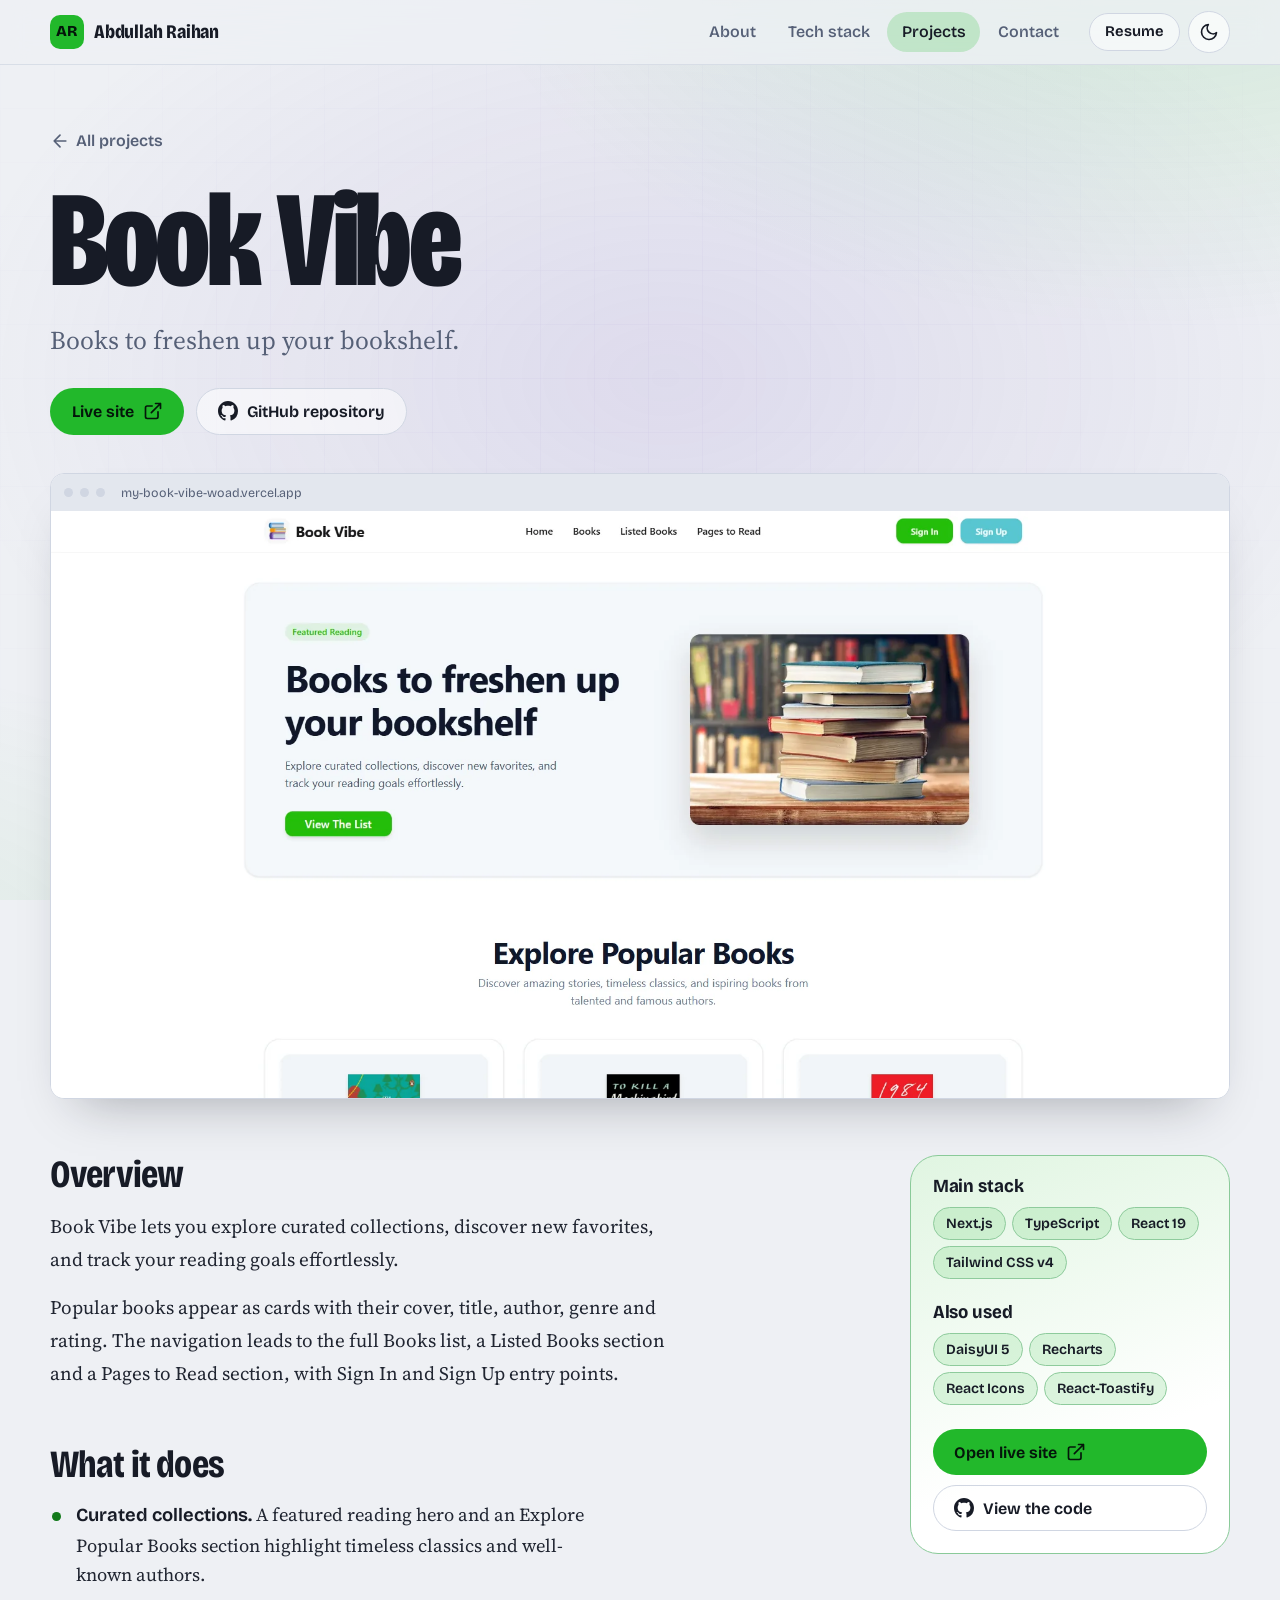
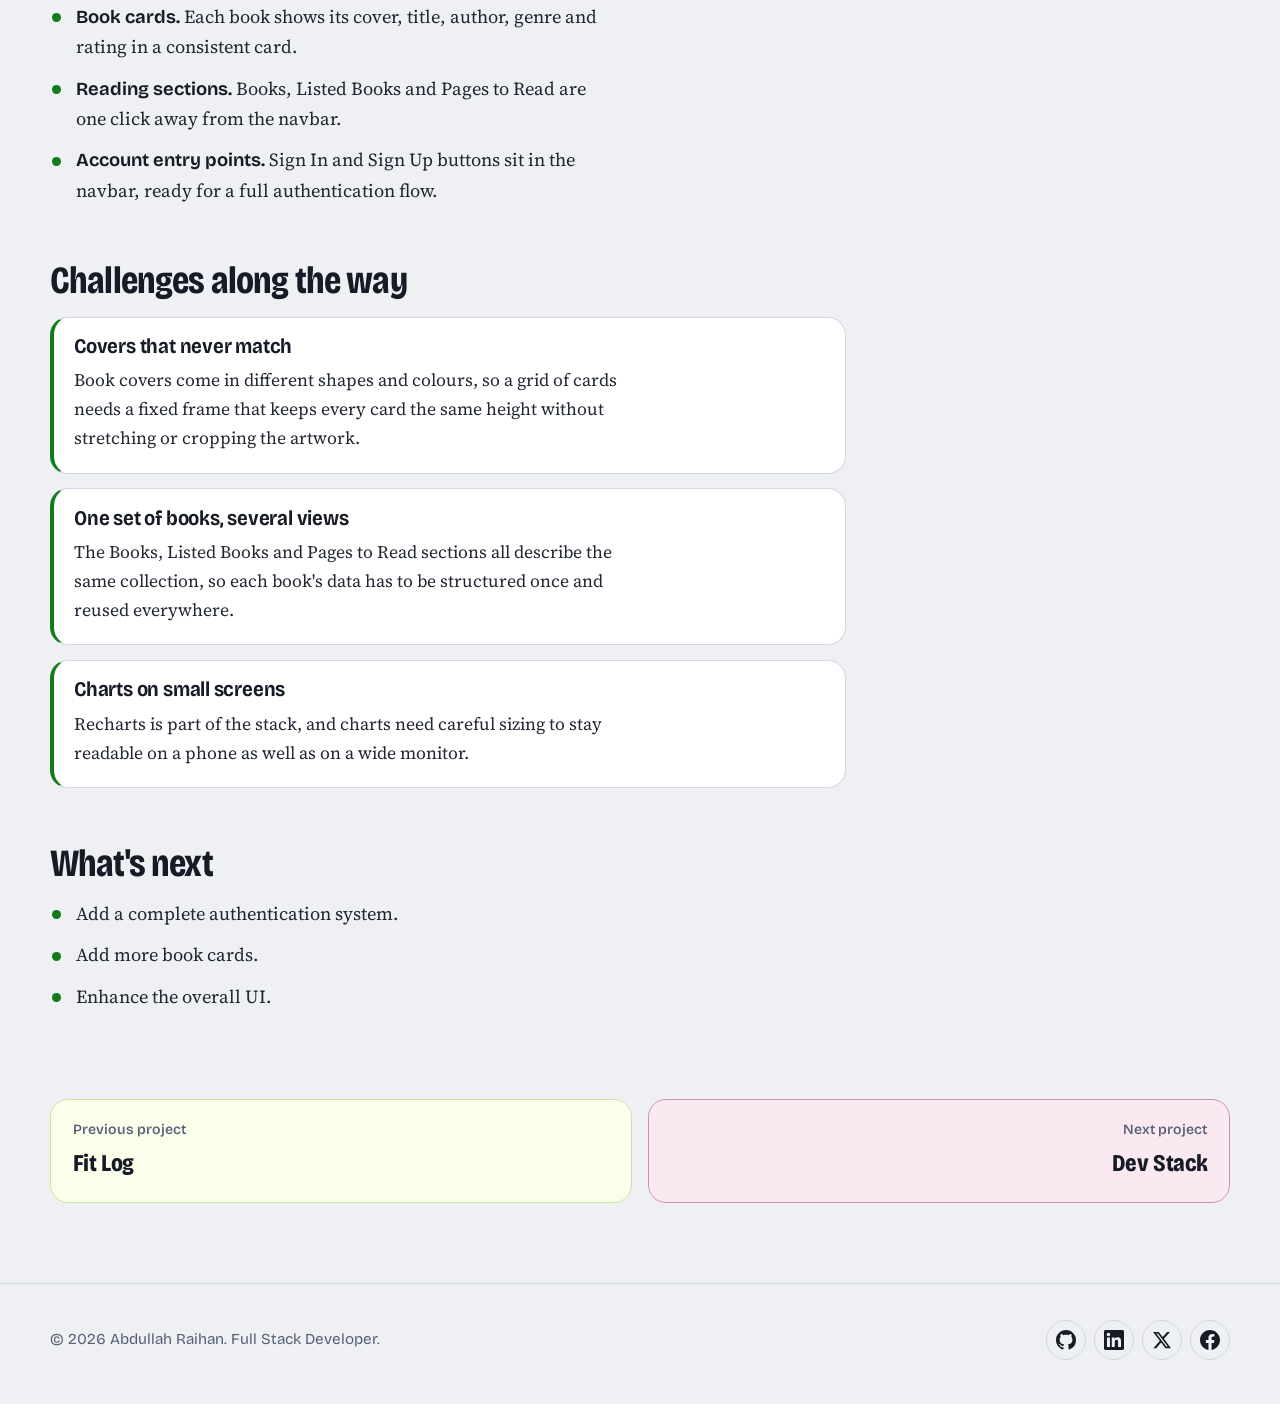
==== commit e8fae6c8: "Fiexed some outdated links" ====
--- a/public/projects/book-vibe.html
+++ b/public/projects/book-vibe.html
@@ -56,7 +56,7 @@
       </a>
       <ul class="nav__links" id="site-menu">
         <li><a href="../index.html#about">About</a></li>
-        <li><a href="../index.html#skills">Skills</a></li>
+        <li><a href="../index.html#tech-stack">Tech stack</a></li>
         <li><a href="../index.html#projects" aria-current="true">Projects</a></li>
         <li><a href="../index.html#contact">Contact</a></li>
       </ul>
--- a/public/assets/styles.css
+++ b/public/assets/styles.css
@@ -32,6 +32,7 @@
   --shadow: 0 30px 60px -28px rgb(0 0 0 / 0.65);
   --glow-1: 20%;
   --glow-2: 11%;
+  --ambient-purple: #8b5cf6;
 
   --c-neutral: #c9d3ec;  --c-neutral-on: #141a26;  --c-neutral-ink: #c9d3ec;
   --c-fitlog: #c8f53b;   --c-fitlog-on: #0f1306;   --c-fitlog-ink: #c8f53b;
@@ -49,6 +50,7 @@
   --shadow: 0 28px 50px -28px rgb(23 27 38 / 0.35);
   --glow-1: 15%;
   --glow-2: 8%;
+  --ambient-purple: #7050bd;
 
   --c-neutral: #2d3a58;  --c-neutral-on: #ffffff;  --c-neutral-ink: #2d3a58;
   --c-fitlog: #c8f53b;   --c-fitlog-on: #0f1306;   --c-fitlog-ink: #4f6b00;
@@ -84,6 +86,7 @@
 
 body {
   margin: 0;
+  isolation: isolate;
   min-height: 100vh;
   color: var(--text);
   font-family: var(--font-display);
@@ -102,8 +105,23 @@
   z-index: -1;
   pointer-events: none;
   background:
+    radial-gradient(66rem 44rem at 52% 42%, color-mix(in srgb, var(--ambient-purple) 13%, transparent), transparent 68%),
     radial-gradient(70rem 42rem at 90% -10%, color-mix(in srgb, var(--accent) var(--glow-1), transparent), transparent 62%),
     radial-gradient(52rem 36rem at -12% 112%, color-mix(in srgb, var(--accent) var(--glow-2), transparent), transparent 60%);
+}
+
+body::after {
+  content: "";
+  position: fixed;
+  inset: 0;
+  z-index: -1;
+  pointer-events: none;
+  opacity: 0.2;
+  background-image:
+    linear-gradient(color-mix(in srgb, var(--ambient-purple) 17%, transparent) 1px, transparent 1px),
+    linear-gradient(90deg, color-mix(in srgb, var(--ambient-purple) 17%, transparent) 1px, transparent 1px);
+  background-size: 54px 54px;
+  mask-image: radial-gradient(ellipse 78% 65% at 50% 42%, #000 4%, transparent 100%);
 }
 
 img, svg { max-width: 100%; }
@@ -482,86 +500,107 @@
   .about__head { position: static; }
 }
 
-/* ---------- Skills ---------- */
-.legend { display: flex; flex-wrap: wrap; align-items: center; gap: 0.6rem; margin-top: 1.75rem; }
-.legend__label { color: var(--muted); font-weight: 560; margin-right: 0.25rem; }
-
-.pick {
-  display: inline-flex;
-  align-items: center;
-  gap: 0.55rem;
-  min-height: 2.5rem;
-  padding: 0.4rem 1rem 0.4rem 0.8rem;
-  border: 1.5px solid var(--line);
-  border-radius: 999px;
-  background: var(--surface);
-  color: var(--text);
-  font: inherit;
-  font-weight: 620;
-  cursor: pointer;
-  transition: background-color 0.2s, color 0.2s, border-color 0.2s;
-}
-.pick::before {
+/* ---------- Tech stack ---------- */
+.tech-stack {
+  position: relative;
+  isolation: isolate;
+  overflow: hidden;
+}
+.tech-stack::before {
   content: "";
-  width: 0.7rem; height: 0.7rem;
-  border-radius: 50%;
-  background: var(--accent-ink);
-}
-.pick:hover { border-color: var(--accent-ink); }
-.pick[aria-pressed="true"] { background: var(--accent); border-color: transparent; color: var(--on-accent); }
-.pick[aria-pressed="true"]::before { background: var(--on-accent); }
-
-.skills__status { min-height: 1.6em; margin-top: 0.9rem; color: var(--muted); font-size: 0.98rem; }
-
-.stack {
-  display: grid;
-  margin: 1.5rem 0 0;
+  position: absolute;
+  z-index: -1;
+  inset: 4% 8%;
+  pointer-events: none;
+  background: radial-gradient(ellipse at 50% 52%, color-mix(in srgb, var(--ambient-purple) 26%, transparent), transparent 67%);
+  filter: blur(10px);
+}
+.tech-stack__inner { display: grid; justify-items: center; }
+.tech-stack__head { max-width: 42rem; text-align: center; }
+.eyebrow {
+  margin-bottom: 0.75rem;
+  color: var(--accent-ink);
+  font-size: 0.82rem;
+  font-weight: 750;
+  letter-spacing: 0.16em;
+  text-transform: uppercase;
+}
+.tech-stack__head h2 {
+  font-size: clamp(2.8rem, 1.6rem + 6vw, 5.4rem);
+  text-transform: uppercase;
+}
+.tech-stack__head .section__intro { margin-inline: auto; }
+.tech-grid {
+  width: min(100%, 57rem);
+  display: grid;
+  gap: 0.65rem;
+  margin: clamp(2rem, 5vw, 3.5rem) 0 0;
+  padding: 0;
+}
+.tech-grid__row {
+  display: flex;
+  justify-content: center;
+  gap: 0.65rem;
+  margin: 0;
   padding: 0;
   list-style: none;
-  border-top: 1px solid var(--line);
-}
-.stack__row {
-  display: grid;
-  grid-template-columns: 11rem minmax(0, 1fr);
-  gap: 1.5rem;
-  align-items: start;
-  padding-block: 1.5rem;
-  border-bottom: 1px solid var(--line);
-}
-.stack__label { padding-top: 0.55rem; color: var(--muted); font-weight: 620; }
-.tiles { display: flex; flex-wrap: wrap; gap: 0.7rem; margin: 0; padding: 0; list-style: none; }
-
-.tile {
-  display: grid;
+}
+.tech-card {
+  flex: 0 0 6.25rem;
+  width: 6.25rem;
+  min-height: 6.25rem;
+  display: grid;
+  justify-items: center;
+  align-content: center;
   gap: 0.55rem;
-  min-width: 8.75rem;
-  padding: 0.85rem 1.05rem 0.8rem;
-  border: 1px solid var(--line);
-  border-radius: var(--radius-m);
-  background: var(--surface);
-  transition: opacity 0.3s, background-color 0.3s, border-color 0.3s, transform 0.3s;
-}
-.tile:hover { transform: translateY(-2px); }
-.tile__name { font-size: 1.08rem; font-weight: 650; font-stretch: 92%; line-height: 1.2; }
-.tile__dots { display: flex; gap: 0.35rem; min-height: 0.7rem; }
-
-.dot {
-  width: 0.7rem; height: 0.7rem;
-  border: 1.5px solid var(--line);
-  border-radius: 50%;
-}
-.dot[data-on] { background: var(--accent-ink); border-color: var(--accent-ink); }
-
-.tile[data-active] {
-  border-color: var(--accent-ink);
-  background: color-mix(in srgb, var(--accent) 16%, var(--surface));
-}
-.tile[data-dim] { opacity: 0.3; }
-
-@media (max-width: 760px) {
-  .stack__row { grid-template-columns: 1fr; gap: 0.75rem; padding-block: 1.25rem; }
-  .stack__label { padding-top: 0; }
-  .tile { min-width: 7.5rem; }
+  padding: 0.75rem 0.35rem;
+  border: 1px solid color-mix(in srgb, var(--ambient-purple) 24%, var(--line));
+  border-radius: 15px;
+  background: color-mix(in srgb, var(--surface) 58%, transparent);
+  color: var(--muted);
+  font-size: 0.79rem;
+  font-weight: 650;
+  text-align: center;
+  transition: transform 0.22s ease, border-color 0.22s ease, background-color 0.22s ease, color 0.22s ease, box-shadow 0.22s ease;
+  -webkit-backdrop-filter: blur(8px);
+  backdrop-filter: blur(8px);
+}
+.tech-card:hover {
+  transform: translateY(-4px);
+  border-color: color-mix(in srgb, var(--ambient-purple) 65%, var(--line));
+  background: color-mix(in srgb, var(--ambient-purple) 14%, var(--surface));
+  color: var(--text);
+  box-shadow: 0 10px 28px color-mix(in srgb, var(--ambient-purple) 14%, transparent);
+}
+.tech-card__icon {
+  width: 2.25rem;
+  height: 2.25rem;
+  display: grid;
+  place-items: center;
+  border-radius: 10px;
+  background: color-mix(in srgb, var(--text) 10%, transparent);
+  color: var(--text);
+  font-size: 1rem;
+  font-weight: 800;
+  letter-spacing: -0.06em;
+}
+.tech-card__icon--next, .tech-card__icon--express, .tech-card__icon--github { background: var(--text); color: var(--bg); }
+.tech-card__icon--react { background: transparent; color: #70d8ff; font-size: 2rem; }
+.tech-card__icon--ts { background: #3178c6; color: #fff; font-size: 0.92rem; }
+.tech-card__icon--javascript { background: #e8cf52; color: #28230d; }
+.tech-card__icon--html { color: #f0784d; }
+.tech-card__icon--css { color: #6aa7ff; }
+.tech-card__icon--tailwind { color: #67d6df; font-size: 1.8rem; }
+.tech-card__icon--node, .tech-card__icon--mongo { color: #74c884; }
+.tech-card__icon--auth, .tech-card__icon--hero { color: #d4aaff; }
+.tech-card__icon--daisy { color: #ff87cf; }
+.tech-card__icon--git { color: #f17a54; font-size: 1.6rem; }
+
+@media (max-width: 560px) {
+  .tech-grid { grid-template-columns: repeat(3, minmax(0, 1fr)); gap: 0.5rem; }
+  .tech-grid__row { display: contents; }
+  .tech-card { flex: none; width: auto; }
+  .tech-card { min-height: 5.8rem; font-size: 0.73rem; }
 }
 
 /* ---------- Projects ---------- */
